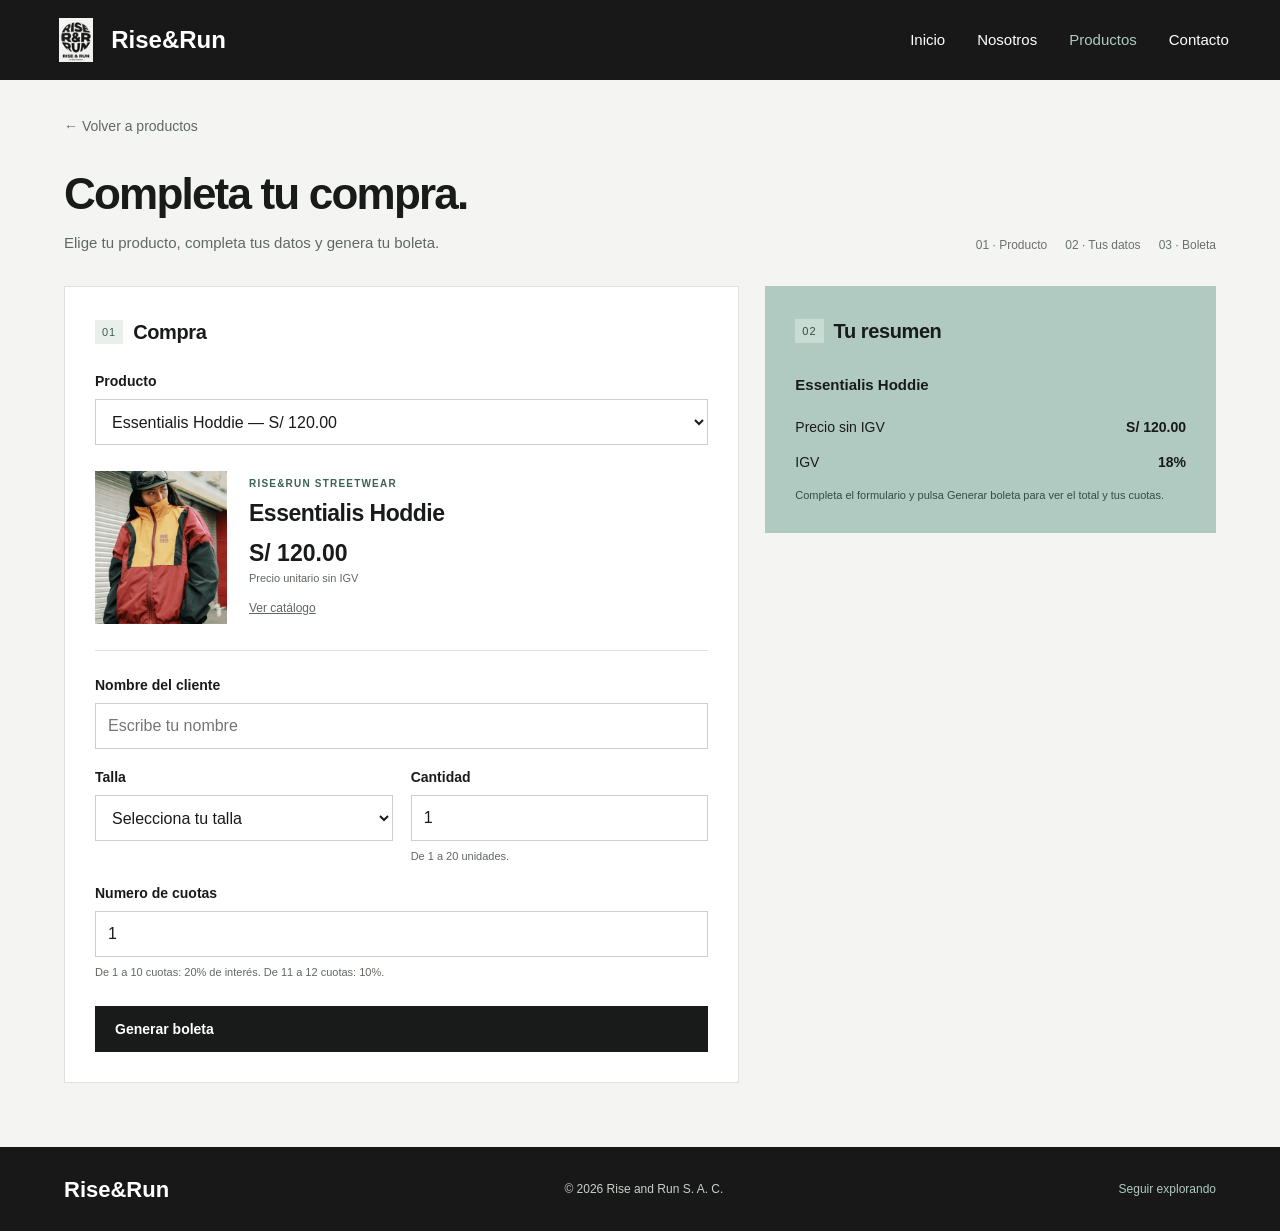
==== compra.html @ bd770ec0 "Add files via upload" ====
<!DOCTYPE html>
<html lang="es">
    <head>
        <meta charset="UTF-8">
        <meta name="viewport" content="width=device-width, initial-scale=1.0">
        <title>Compra | Rise&Run</title>
        <link rel="stylesheet" href="css/compra.css">
    </head>

    <body>
        <header class="cabecera-compra">
            <a class="marca" href="index.html">
                <img src="img/RnR_logomini.jpg" alt="Logo Rise and Run">
                <span>Rise&Run</span>
            </a>

            <nav class="menu-compra">
                <a href="index.html">Inicio</a>
                <a href="nosotros.html">Nosotros</a>
                <a class="activo" href="productos.html">Productos</a>
                <a href="contacto.html">Contacto</a>
            </nav>
        </header>

        <main class="pagina-compra">
            <a class="volver" href="productos.html">← Volver a productos</a>

            <div class="titulo-compra">
                <div>
                    <h1>Completa tu compra.</h1>
                    <p>Elige tu producto, completa tus datos y genera tu boleta.</p>
                </div>

                <div class="pasos">
                    <span>01 · Producto</span>
                    <span>02 · Tus datos</span>
                    <span>03 · Boleta</span>
                </div>
            </div>

            <div class="columnas-compra">
                <section class="tarjeta">
                    <div class="encabezado-tarjeta">
                        <span class="numero-seccion">01</span>
                        <h2>Compra</h2>
                    </div>

                    <!-- El onsubmit evita que la pagina se recarge al enviar un formulario
                    y el oninput hace de que cuando se cambie un dato del formulario
                    se oculte la boleta con la funcion ocultar boleta-->

                    <form id="formulario-compra" onsubmit="generarBoleta(); return false;" oninput="ocultarBoleta();">
                        <div class="campo campo-producto">
                            <label for="producto">Producto</label>

                            <!-- onchange activa elegirproducto -->
                            <select id="producto" name="producto" onchange="elegirProducto();" required>
                                <option value="1">Essentialis Hoddie — S/ 120.00</option>
                                <option value="2">Eaquale Set — S/ 140.00</option>
                                <option value="3">Otium Set — S/ 85.00</option>
                                <option value="4">Impetus Sneakers — S/ 95.00</option>
                                <option value="5">Vestigium — S/ 110.00</option>
                                <option value="6">Velox Sneakers — S/ 80.00</option>
                                <option value="7">Radicalis Tee — S/ 55.00</option>
                                <option value="8">Primalis Tee — S/ 50.00</option>
                                <option value="9">Classicus Tee — S/ 45.00</option>
                            </select>
                        </div>

                        <div class="producto-elegido">
                            <img id="producto-imagen" src="img/hoddie1.jpg" alt="Essentialis Hoddie">
                            
                            <div>
                                <p class="sobretitulo">RISE&RUN STREETWEAR</p>
                                <h3 id="producto-nombre">Essentialis Hoddie</h3>
                                <p id="producto-precio" class="precio-producto">S/ 120.00</p>
                                <p class="precio-nota">Precio unitario sin IGV</p>
                                <a class="enlace-texto" href="productos.html">Ver catálogo</a>
                            </div>

                        </div>

                        <div class="campo">
                            <label for="cliente">Nombre del cliente</label>

                            <input type="text" id="cliente" name="cliente" placeholder="Escribe tu nombre" required>
                        </div>

                        <div class="campos-dobles">
                            <div class="campo">
                                <label for="talla">Talla</label>

                                <select id="talla" name="talla" required>
                                    <option value="">Selecciona una talla</option>
                                </select>
                            </div>

                            <div class="campo">
                                <label for="cantidad">Cantidad</label>
                                <input type="number" id="cantidad" name="cantidad" min="1" max="20" value="1" required>
                                <small>De 1 a 20 unidades.</small>
                            </div>
                        </div>

                        <div class="campo campo-cuotas">
                            <label for="cuotas">Numero de cuotas</label>
                            <input type="number" id="cuotas" name="cuotas" min="1" max="12" value="1" required>
                            <small id="ayuda-cuotas">De 1 a 10 cuotas: 20% de interés. De 11 a 12 cuotas: 10%.</small>
                        </div>

                        <button type="submit" class="boton boton-principal boton-ancho">Generar boleta</button>
                        
                        <p id="mensaje-exito" class="mensaje-exito" style="display: none;" role="status">Boleta generada. <a href="#boleta">Ver detalle y cuotas</a></p>
                    </form>
                </section>





                <div class="resumen">
                    <div class="encabezado-tarjeta">
                        <span class="numero-seccion">02</span>

                        <h2>Tu resumen</h2>
                    </div>

                    <p id="resumen-producto" class="resumen-producto">Essentialis Hoddie</p>

                    <div id="resumen-inicial">
                        <div class="linea-resumen">
                            <span>Precio sin IGV</span>
                            <strong id="resumen-precio">S/ 120.00</strong>
                        </div>
                        
                        <div class="linea-resumen">
                            <span>IGV</span>
                            <strong>18%</strong>
                        </div>
                        
                        <p class="nota-resumen">Completa el formulario y pulsa Generar boleta para ver el total y tus cuotas.</p>
                    </div>
                    <!-- El "style = none" hace que este ocultto hasta generar la boleta -->
                    <div id="resumen-calculado" style="display: none;">
                        <div class="linea-resumen">
                            <span>Subtotal</span>
                            <strong id="resumen-subtotal"></strong>
                        </div>
                        
                        <div class="linea-resumen">
                            <span>IGV (18%)</span>
                            <strong id="resumen-igv"></strong>
                        </div>
                        
                        <div class="linea-resumen">
                            <span id="resumen-tasa">Interés</span>
                            <strong id="resumen-interes"></strong>
                        </div>
                        
                        <div class="total-resumen">
                            <span>Total a pagar</span>
                            <strong id="resumen-total"></strong>
                        </div>
                        
                        <div class="linea-cuota">
                            <span>Cuota mensual regular</span>
                            <strong id="resumen-cuota"></strong>
                        </div>
                        
                        <p class="nota-resumen">La última cuota se ajusta por redondeo cuando hace falta.</p>
                    </div>
                </div>
            </div>




 
            <section id="boleta" class="boleta" style="display: none;">
                <div class="boleta-encabezado">
                    <div>
                        <p class="sobretitulo">RISE&RUN STREETWEAR</p>
                        <h2>Tu boleta está lista.</h2>
                    </div>
                </div>

                <div class="boleta-cliente">
                    <div>
                        <p>Cliente</p>
                        <strong id="boleta-cliente"></strong>
                    </div>

                    <div>
                        <p>Plan de pago</p>
                        <strong id="boleta-plan"></strong>
                    </div>
                </div>

                <div class="detalle-producto">
                    <div>
                        <p>Producto</p>
                        <strong id="boleta-producto"></strong>
                    </div>

                    <div>
                        <p>Talla</p>
                        <strong id="boleta-talla"></strong>
                    </div>

                    <div>
                        <p>Cantidad</p>
                        <strong id="boleta-cantidad"></strong>
                    </div>

                    <div>
                        <p>Precio sin IGV</p>
                        <strong id="boleta-precio"></strong>
                    </div>
                </div>

                <div class="detalle-importes">
                    <div class="linea-resumen">
                        <span>Subtotal</span>
                        <strong id="boleta-subtotal"></strong>
                    </div>

                    <div class="linea-resumen">
                        <span>IGV (18%)</span>
                        <strong id="boleta-igv"></strong>
                    </div>

                    <div class="linea-resumen">
                        <span id="boleta-tasa">Interés</span>
                        <strong id="boleta-interes"></strong>
                    </div>

                    <div class="boleta-total">
                        <span>Deuda total</span>
                        <strong id="boleta-total"></strong>
                    </div>
                </div>

                <div class="estado-cuenta">
                    <h3>Estado de cuenta</h3>
                    <p class="nota-estado">Detalle de las cuotas de tu compra.</p>
                    <div id="lista-cuotas" class="lista-cuotas"></div>
                    <p class="nota-estado">La última cuota incluye el ajuste de centavos cuando es necesario.</p>
                </div>

                <!-- onclick oculta la boleta y te manda al formulario 
                 (no resetea los datos puestos en el formulario) -->
                <div class="boleta-pie">
                    <p>Gracias por elegir Rise&Run.</p>
                    <a id="editar-datos" class="boton boton-principal" href="#formulario-compra" onclick="ocultarBoleta();">Editar datos</a>
                </div>
            </section>
        </main>





        <footer class="pie-compra">
            <span class="marca-pie">Rise&Run</span>
            <p>© 2026 Rise and Run S. A. C.</p>
            <a href="productos.html">Seguir explorando</a>
        </footer>





        <script>
            /* Datos fijos */
            let pro, pre, imagen, tipo;
            /* Function reune instrucciones que luego se pueden ejecutar sin escribir todo de nuevo */
            /* value sirve para leer o cambiar el texto que esta en un formulario */
            /* getElementById busca un elemento por su id */
            /*  
                pro = nombre del producto
                pre = precio
                imagen = nombre del archivo de imagen
                tipo = si es ropa o calzado 
            */
            function elegirProducto() {
                let opcion = document.getElementById("producto").value;

                /* Dependiendo de la opcion elegida en el formulario te devuelve un 
                producto; precio; imagen; tipo (porque cada uno esta asignado por un value)*/

                if (opcion == 1) {
                    pro = "Essentialis Hoddie"; pre = 120; imagen = "hoddie1.jpg"; tipo = "ropa";
                } else if (opcion == 2) {
                    pro = "Eaquale Set"; pre = 140; imagen = "buzo5.jpg"; tipo = "ropa";
                } else if (opcion == 3) {
                    pro = "Otium Set"; pre = 85; imagen = "buzo6.jpg"; tipo = "ropa";
                } else if (opcion == 4) {
                    pro = "Impetus Sneakers"; pre = 95; imagen = "zombie5.jpg"; tipo = "calzado";
                } else if (opcion == 5) {
                    pro = "Vestigium"; pre = 110; imagen = "zombie4.jpg"; tipo = "calzado";
                } else if (opcion == 6) {
                    pro = "Velox Sneakers"; pre = 80; imagen = "zombie10.jpg"; tipo = "calzado";
                } else if (opcion == 7) {
                    pro = "Radicalis Tee"; pre = 55; imagen = "polo3.jpg"; tipo = "ropa";
                } else if (opcion == 8) {
                    pro = "Primalis Tee"; pre = 50; imagen = "polo5.jpg"; tipo = "ropa";
                } else if (opcion == 9) {
                    pro = "Classicus Tee"; pre = 45; imagen = "polo7.jpg"; tipo = "ropa";
                }
                
                /* textContent escribe texto en una parte de la página
                   src cambia la imagen 
                   alt cambia la descripción del img */

                /* tofixed sirve sirve para poner cierta cantidad de decimales (en este caso 2) */

                document.getElementById("producto-nombre").textContent = pro;
                document.getElementById("producto-precio").textContent = "S/ " + pre.toFixed(2);
                document.getElementById("producto-imagen").src = "img/" + imagen;
                document.getElementById("producto-imagen").alt = pro;
                document.getElementById("resumen-producto").textContent = pro;
                document.getElementById("resumen-precio").textContent = "S/ " + pre.toFixed(2);

                let opciones = "<option value=''>Selecciona tu talla</option>";

                /* Cadena de opciones para las tallas */
                if (tipo == "ropa") {
                    opciones = opciones + "<option value='S'>S</option>";
                    opciones = opciones + "<option value='M'>M</option>";
                    opciones = opciones + "<option value='L'>L</option>";
                    opciones = opciones + "<option value='XL'>XL</option>";
                } else {
                    for (let t = 36; t <= 43; t++) {
                        /* Las comillas simples se juntan en el resultado final */
                        opciones = opciones + "<option value='" + t + "'>" + t + "</option>";
                    }
                }
            
                /*innerHTML coloca las etiquetas de las opciones en la lista. */
                document.getElementById("talla").innerHTML = opciones;
                ocultarBoleta();
            }



            

            function ocultarBoleta() {
                /* style.display cambia el display de CSS
                   none oculta la sección y  block la muestra */
                document.getElementById("boleta").style.display = "none";
                document.getElementById("resumen-calculado").style.display = "none";
                document.getElementById("mensaje-exito").style.display = "none";
                document.getElementById("resumen-inicial").style.display = "block";
            }





            function generarBoleta() {
                ocultarBoleta(); /* Limpia un resultado anterior */

                /* lee el formulario */
                let cli = document.getElementById("cliente").value;
                let talla = document.getElementById("talla").value;
                let can = Number(document.getElementById("cantidad").value);
                let cuotas = Number(document.getElementById("cuotas").value);

                /* comprobaciones con if y for.
                   return termina la función si hay un dato incorrecto y regresa a su estado incial */
                
                   if (cli == "") {
                    alert("Escribe un nombre");
                    return;
                }

                if (talla == "") {
                    alert("Selecciona una talla");
                    return;
                }
                
                /* cantidad_valida y coutas_validas usadas para determinar si es valido o no */

                let cantidad_valida = 0;

                for (let n = 1; n <= 20; n++) {
                    if (can == n) 
                    { 
                        cantidad_valida = 1; 
                    }
                }

                if (cantidad_valida == 0) {
                    alert("La cantidad debe ser entre 1 y 20");
                    return;
                }

                let cuotas_validas = 0;

                for (let n = 1; n <= 12; n++) {
                    if (cuotas == n) { cuotas_validas = 1; }
                }

                if (cuotas_validas == 0) {
                    alert("El número de cuotas debe ser entre 1 a 12");
                    return;
                }

                /* Calculos */

                let subtotal = pre * can;
                let igv = subtotal * 0.18;
                let interes, porcentaje;

                if (cuotas <= 10) {
                    interes = subtotal * 0.20;
                    porcentaje = 20;
                } else {
                    interes = subtotal * 0.10;
                    porcentaje = 10;
                }

                let neto = subtotal + igv + interes;
                let cuota_mes = neto / cuotas;

                /* Para redondear la cuato, primero poniendo solo 2 decimales (usando number porque tofixed devuelve texto), 
                luego con el "cuotas - 1" se separa la ultima cuota para que la suma final sea el numero redondo */

                let ultima_cuota = neto - Number(cuota_mes.toFixed(2)) * (cuotas - 1);

                /* se completan los espacios con textcontent y
                   no con document write porque la pagina ya esta cargada
                   podria generar errores como que se borre el contenido de la pagina al remplaazarlo*/

                document.getElementById("resumen-subtotal").textContent = "S/ " + subtotal.toFixed(2);
                document.getElementById("resumen-igv").textContent = "S/ " + igv.toFixed(2);
                document.getElementById("resumen-tasa").textContent = "Interés (" + porcentaje + "%)";
                document.getElementById("resumen-interes").textContent = "S/ " + interes.toFixed(2);
                document.getElementById("resumen-total").textContent = "S/ " + neto.toFixed(2);
                document.getElementById("resumen-cuota").textContent = "S/ " + cuota_mes.toFixed(2);

                document.getElementById("boleta-cliente").textContent = cli;
                document.getElementById("boleta-plan").textContent = cuotas + " cuotas";
                document.getElementById("boleta-producto").textContent = pro;
                document.getElementById("boleta-talla").textContent = talla;
                document.getElementById("boleta-cantidad").textContent = can;
                document.getElementById("boleta-precio").textContent = "S/ " + pre.toFixed(2);
                document.getElementById("boleta-subtotal").textContent = "S/ " + subtotal.toFixed(2);
                document.getElementById("boleta-igv").textContent = "S/ " + igv.toFixed(2);
                document.getElementById("boleta-tasa").textContent = "Interés (" + porcentaje + "%)";
                document.getElementById("boleta-interes").textContent = "S/ " + interes.toFixed(2);
                document.getElementById("boleta-total").textContent = "S/ " + neto.toFixed(2);

                /* el for repite el codigo por cada cuota cada repeticion se guarda como una nueva fila 
                y solo la repeticion final se guardara como ultima_cuota (esto para el redondeo)*/

                let filas = "";

                for (let a = 1; a <= cuotas; a++) 
                {
                    let monto;

                    if (a == cuotas) 
                    { 
                        monto = ultima_cuota;
                    }

                    else 
                    { 
                        monto = cuota_mes; 
                    }

                    /* Cada repeticion crea una cadena con un numero de cuota nuevo */

                    filas = filas + "<div class='cuota-item'><span>Cuota N.º " + a + "</span><strong>S/ " + monto.toFixed(2) + "</strong></div>";
                }

                /* innerHTML permite poner contenido html (como el de la fila 476 con el "filas = filas)"
                dentro de un elemento, en este caso "lista-cuotas" */
                /* styledisplay block hace visible "boleta", "mensaje-directo" y "resumen-calculado" */
                /* styledisplay none hace que resumen-inicial desaparesca */
                document.getElementById("lista-cuotas").innerHTML = filas;
                document.getElementById("boleta").style.display = "block";
                document.getElementById("resumen-calculado").style.display = "block";
                document.getElementById("mensaje-exito").style.display = "block";
                document.getElementById("resumen-inicial").style.display = "none";
            }

            /* Llamada inicial: prepara el primer producto y sus tallas. */
            elegirProducto();
        </script>
    </body>
</html>
---- css/compra.css ----
* {
    margin: 0;
    padding: 0;
    box-sizing: border-box;
}
body {
    background-color: #f4f5f2;
    color: #181b19;
    font-family: 'Segoe UI', Tahoma, Geneva, Verdana, sans-serif;
    line-height: 1.5;
}
a {
    color: #181b19;
}
/* Cabecera */
.cabecera-compra {
    min-height: 80px;
    background-color: #181818;
    color: #fff;
    padding: 16px 4%;
    display: flex;
    align-items: center;
    justify-content: space-between;
    gap: 24px;
}
.marca {
    display: flex;
    align-items: center;
    gap: 10px;
    color: #fff;
    text-decoration: none;
    font-size: 24px;
    font-weight: 700;
}
.marca img {
    width: 50px;
    height: 44px;
    object-fit: contain;
}
.menu-compra {
    display: flex;
    flex-wrap: wrap;
    justify-content: center;
    gap: 32px;
}
.menu-compra a {
    text-decoration: none;
    font-size: 15px;
    color: #fff;
    padding: 8px 0;
}
.menu-compra a:hover, .menu-compra .activo {
    color: #b0cac1;
}
.etiqueta-demo {
    color: #b0cac1;
    border: 1px solid #56665e;
    padding: 6px 12px;
    font-size: 12px;
    /* border-radius: 4px; */
}
/* Título y distribución principal */
.pagina-compra {
    width: 90%;
    max-width: 1160px;
    margin: 0 auto;
    padding: 30px 0 64px;
}
.volver {
    display: inline-block;
    text-decoration: none;
    font-size: 14px;
    color: #606862;
    padding: 6px 0;
}
.volver:hover, .enlace-texto:hover {
    color: #3c6254;
    text-decoration: underline;
}
.titulo-compra {
    display: flex;
    align-items: flex-end;
    justify-content: space-between;
    gap: 24px;
    margin: 26px 0 32px;
}
.sobretitulo {
    font-size: 11px;
    font-weight: 700;
    letter-spacing: 1.7px;
    color: #3c6254;
    margin-bottom: 8px;
}
h1 {
    font-size: 44px;
    letter-spacing: -1.8px;
    line-height: 1.15;
    margin-bottom: 12px;
}
h1 span {
    color: #6b9483;
}
.titulo-compra p {
    color: #606862;
    font-size: 15px;
}
.titulo-compra .sobretitulo {
    font-size: 11px;
    color: #3c6254;
}
.pasos {
    display: flex;
    flex-wrap: wrap;
    gap: 18px;
    font-size: 12px;
    color: #69716c;
}
.pasos strong {
    color: #181b19;
}
.columnas-compra {
    display: flex;
    align-items: flex-start;
    justify-content: space-between;
    gap: 26px;
}
.tarjeta {
    width: 60%;
    background-color: #fff;
    border: 1px solid #dce2dc;
    /* border-radius: 10px; */
    padding: 30px;
}
.resumen {
    width: 40%;
    padding: 30px;
    background-color: #b0cac1;
    /* border-radius: 10px; */
}
.encabezado-tarjeta {
    display: flex;
    align-items: center;
    gap: 10px;
}
.numero-seccion {
    font-size: 11px;
    letter-spacing: 1px;
    color: #3c6254;
    padding: 4px 7px;
    background-color: #e9f0eb;
    /* border-radius: 4px; */
}
.encabezado-tarjeta h2 {
    font-size: 20px;
    letter-spacing: -.4px;
}
/* Producto y datos ingresados */
.producto-elegido {
    display: flex;
    gap: 22px;
    align-items: center;
    padding: 26px 0;
    border-bottom: 1px solid #dce2dc;
    margin-bottom: 24px;
}
.producto-elegido img {
    width: 132px;
    height: 153px;
    object-fit: cover;
    /* border-radius: 6px; */
}
.producto-elegido h3 {
    font-size: 23px;
    line-height: 1.25;
    letter-spacing: -.5px;
}
.producto-elegido .sobretitulo {
    font-size: 10px;
    letter-spacing: 1.2px;
}
.precio-producto {
    font-size: 23px;
    font-weight: 600;
    margin: 8px 0 0;
}
.precio-nota {
    font-size: 11px;
    color: #606862;
    margin: 0 0 8px;
}
.enlace-texto {
    font-size: 12px;
    color: #606862;
}
.boton {
    min-height: 46px;
    padding: 12px 20px;
    /* border-radius: 5px; */
    font-size: 14px;
    font-weight: 600;
    text-decoration: none;
    display: inline-flex;
    justify-content: center;
    align-items: center;
    gap: 16px;
}
.boton-principal {
    background-color: #181b19;
    color: #fff;
}
.boton-principal:hover {
    background-color: #345647;
}
.boton-ancho {
    width: 100%;
    margin-top: 26px;
    justify-content: space-between;
}
.nota-formulario {
    font-size: 11px;
    color: #606862;
    text-align: center;
    margin-top: 12px;
}
/* Campos del formulario: mismo estilo que las tarjetas de datos. */
input, select, button {
    font-family: inherit;
}
.campo {
    display: flex;
    flex-direction: column;
    gap: 7px;
    min-width: 0;
}
.campo label {
    font-size: 14px;
    font-weight: 600;
}
.campo input, .campo select {
    width: 100%;
    min-height: 46px;
    border: 1px solid #c9d1ca;
    /* border-radius: 5px; */
    padding: 11px 12px;
    background-color: #fff;
    color: #181b19;
    font-size: 16px;
}
.campo small {
    color: #606862;
    font-size: 11px;
}
.campo-producto {
    margin-top: 24px;
}
.campos-dobles {
    display: flex;
    flex-wrap: wrap;
    gap: 18px;
    margin-top: 18px;
}
.campos-dobles .campo {
    flex: 1;
    min-width: 120px;
}
.campo-cuotas {
    margin-top: 18px;
}
button.boton {
    border: 0;
    cursor: pointer;
}
.mensaje-exito {
    background-color: #eaf1ed;
    color: #315441;
    /* border-radius: 5px; */
    padding: 12px;
    font-size: 13px;
    margin-top: 16px;
}
.mensaje-exito a {
    color: #315441;
    font-weight: 600;
}
#formulario-compra, #boleta {
    scroll-margin-top: 20px;
}
/* Resumen de importes */
.resumen .numero-seccion {
    color: #334c40;
    background-color: #c9dcd3;
}
.resumen-producto {
    font-size: 15px;
    font-weight: 600;
    margin: 28px 0 20px;
}
.linea-resumen {
    display: flex;
    justify-content: space-between;
    flex-wrap: wrap;
    gap: 10px;
    margin-bottom: 14px;
    font-size: 14px;
}
.linea-resumen strong {
    font-weight: 600;
}
.total-resumen {
    border-top: 1px solid #819f90;
    padding-top: 20px;
    display: flex;
    justify-content: space-between;
    align-items: center;
    flex-wrap: wrap;
    gap: 8px;
    margin-top: 24px;
}
.total-resumen span {
    font-size: 15px;
}
.total-resumen strong {
    font-size: 36px;
    font-weight: 600;
    letter-spacing: -1.2px;
}
.linea-cuota {
    display: flex;
    flex-wrap: wrap;
    justify-content: space-between;
    gap: 8px;
    margin-top: 18px;
    font-size: 13px;
}
.nota-resumen {
    font-size: 11px;
    color: #344c40;
    margin-top: 8px;
}
.sello-resumen {
    display: flex;
    gap: 16px;
    align-items: center;
    border-top: 1px solid #90aa9d;
    margin-top: 26px;
    padding-top: 22px;
}
.sello-r {
    font-size: 27px;
    font-weight: 800;
    font-style: italic;
    letter-spacing: -2px;
}
.sello-resumen p {
    font-size: 12px;
    color: #344c40;
}
/* Boleta y estado de cuenta */
.boleta {
    margin-top: 32px;
    border: 1px solid #dce2dc;
    /* border-top: 5px solid #3c6254; */
    /* border-radius: 8px; */
    background-color: #fff;
    padding: 34px;
}
.boleta-encabezado {
    display: flex;
    justify-content: space-between;
    align-items: center;
    gap: 16px;
}
.boleta h2 {
    font-size: 29px;
    letter-spacing: -1px;
}
.etiqueta-boleta {
    font-size: 10px;
    letter-spacing: 1px;
    padding: 7px 10px;
    background-color: #eaf1ed;
    color: #365747;
    /* border-radius: 4px; */
}
.boleta-cliente {
    display: flex;
    flex-wrap: wrap;
    justify-content: space-between;
    gap: 24px;
    margin: 26px 0;
    padding: 22px 0;
    border-top: 1px solid #e3e8e3;
    border-bottom: 1px solid #e3e8e3;
}
.boleta-cliente div {
    max-width: 100%;
    overflow-wrap: anywhere;
}
.boleta-cliente p, .detalle-producto p {
    font-size: 12px;
    color: #606862;
    margin-bottom: 6px;
}
.boleta-cliente strong, .detalle-producto strong {
    font-size: 14px;
    font-weight: 600;
}
.detalle-producto {
    display: flex;
    flex-wrap: wrap;
    justify-content: space-between;
    gap: 20px;
}
.detalle-importes {
    width: 50%;
    margin: 28px 0 0 auto;
    padding-top: 20px;
    border-top: 1px solid #dce2dc;
}
.boleta-total {
    display: flex;
    justify-content: space-between;
    align-items: center;
    flex-wrap: wrap;
    gap: 12px;
    padding-top: 16px;
    border-top: 1px solid #dce2dc;
}
.boleta-total strong {
    font-size: 30px;
    letter-spacing: -1px;
}
.estado-cuenta {
    margin-top: 26px;
    padding-top: 24px;
    border-top: 1px solid #dce2dc;
}
.estado-cuenta h3 {
    font-size: 20px;
}
.nota-estado {
    font-size: 12px;
    color: #606862;
    margin-top: 8px;
}
.lista-cuotas {
    display: flex;
    flex-wrap: wrap;
    justify-content: space-between;
    gap: 12px;
    margin: 18px 0;
}
.cuota-item {
    width: 48%;
    display: flex;
    justify-content: space-between;
    gap: 10px;
    padding: 11px 14px;
    /* border-radius: 4px; */
    background-color: #f2f5f1;
    font-size: 13px;
}
.cuota-item strong {
    font-weight: 600;
}
.boleta-pie {
    display: flex;
    flex-wrap: wrap;
    justify-content: space-between;
    align-items: center;
    gap: 20px;
    margin-top: 30px;
}
.boleta-pie p {
    font-size: 13px;
}
.boleta-pie p span {
    font-size: 11px;
    color: #606862;
}
.redes-sociales {
    display: flex;
    align-items: center;
}
/* Pie de página */
.pie-compra {
    background-color: #181818;
    color: #c9d0ca;
    display: flex;
    justify-content: space-between;
    align-items: center;
    flex-wrap: wrap;
    gap: 18px;
    padding: 25px 5%;
    font-size: 12px;
}
.marca-pie {
    color: #fff;
    font-size: 22px;
    font-weight: 700;
}
.pie-compra a {
    text-decoration: none;
    color: #b0cac1;
    padding: 8px 0;
}
/* Adaptación a tablet y celular, como en los CSS del proyecto. */
@media (max-width: 980px) {
    .etiqueta-demo {
        display: none;
    }
    .titulo-compra {
        flex-direction: column;
        align-items: flex-start;
    }
    .tarjeta, .resumen {
        padding: 24px;
    }
    .producto-elegido img {
        width: 110px;
        height: 135px;
    }
    .producto-elegido {
        gap: 16px;
    }
    .producto-elegido h3 {
        font-size: 20px;
    }
    .total-resumen strong {
        font-size: 30px;
    }
}
@media (max-width: 720px) {
    .cabecera-compra {
        flex-direction: column;
        gap: 8px;
        padding: 14px 5%;
    }
    .marca {
        font-size: 22px;
    }
    .marca img {
        height: 35px;
        width: 40px;
    }
    .menu-compra {
        gap: 22px;
    }
    .menu-compra a {
        font-size: 13px;
    }
    .pagina-compra {
        padding: 22px 0 40px;
    }
    .titulo-compra {
        margin: 22px 0 26px;
        gap: 20px;
    }
    h1 {
        font-size: 32px;
    }
    .titulo-compra p {
        font-size: 14px;
    }
    .columnas-compra {
        flex-direction: column;
        gap: 20px;
    }
    .tarjeta, .resumen {
        width: 100%;
        padding: 22px;
    }
    .boleta {
        padding: 22px;
    }
    .boleta-encabezado {
        align-items: flex-start;
        flex-direction: column;
    }
    .boleta h2 {
        font-size: 25px;
    }
    .boleta-cliente {
        flex-direction: column;
        gap: 15px;
    }
    .detalle-producto div {
        width: 44%;
    }
    .detalle-importes {
        width: 100%;
    }
    .cuota-item {
        width: 100%;
    }
    .pie-compra {
        flex-direction: column;
        gap: 8px;
    }
}
@media (max-width: 370px) {
    .producto-elegido img {
        width: 86px;
        height: 116px;
    }
    .producto-elegido h3 {
        font-size: 18px;
    }
    .pasos {
        gap: 10px;
        font-size: 11px;
    }
    .boleta {
        padding: 16px;
    }
}
/* Puedes imprimir desde el menú del navegador o con Ctrl+P. */
@media print {
    body {
        background-color: #fff;
        color: #000;
    }
    .cabecera-compra, .volver, .titulo-compra, .columnas-compra, .pie-compra, .boleta-pie .boton {
        display: none;
    }
    .pagina-compra {
        width: 100%;
        padding: 0;
    }
    .boleta {
        padding: 20px;
        margin: 0;
    }
    .boleta-encabezado {
        flex-direction: row;
    }
    .boleta-cliente {
        flex-direction: row;
    }
    .detalle-producto div {
        width: auto;
    }
    .detalle-importes {
        width: 50%;
        margin-top: 18px;
    }
    .cuota-item {
        width: 48%;
    }
}
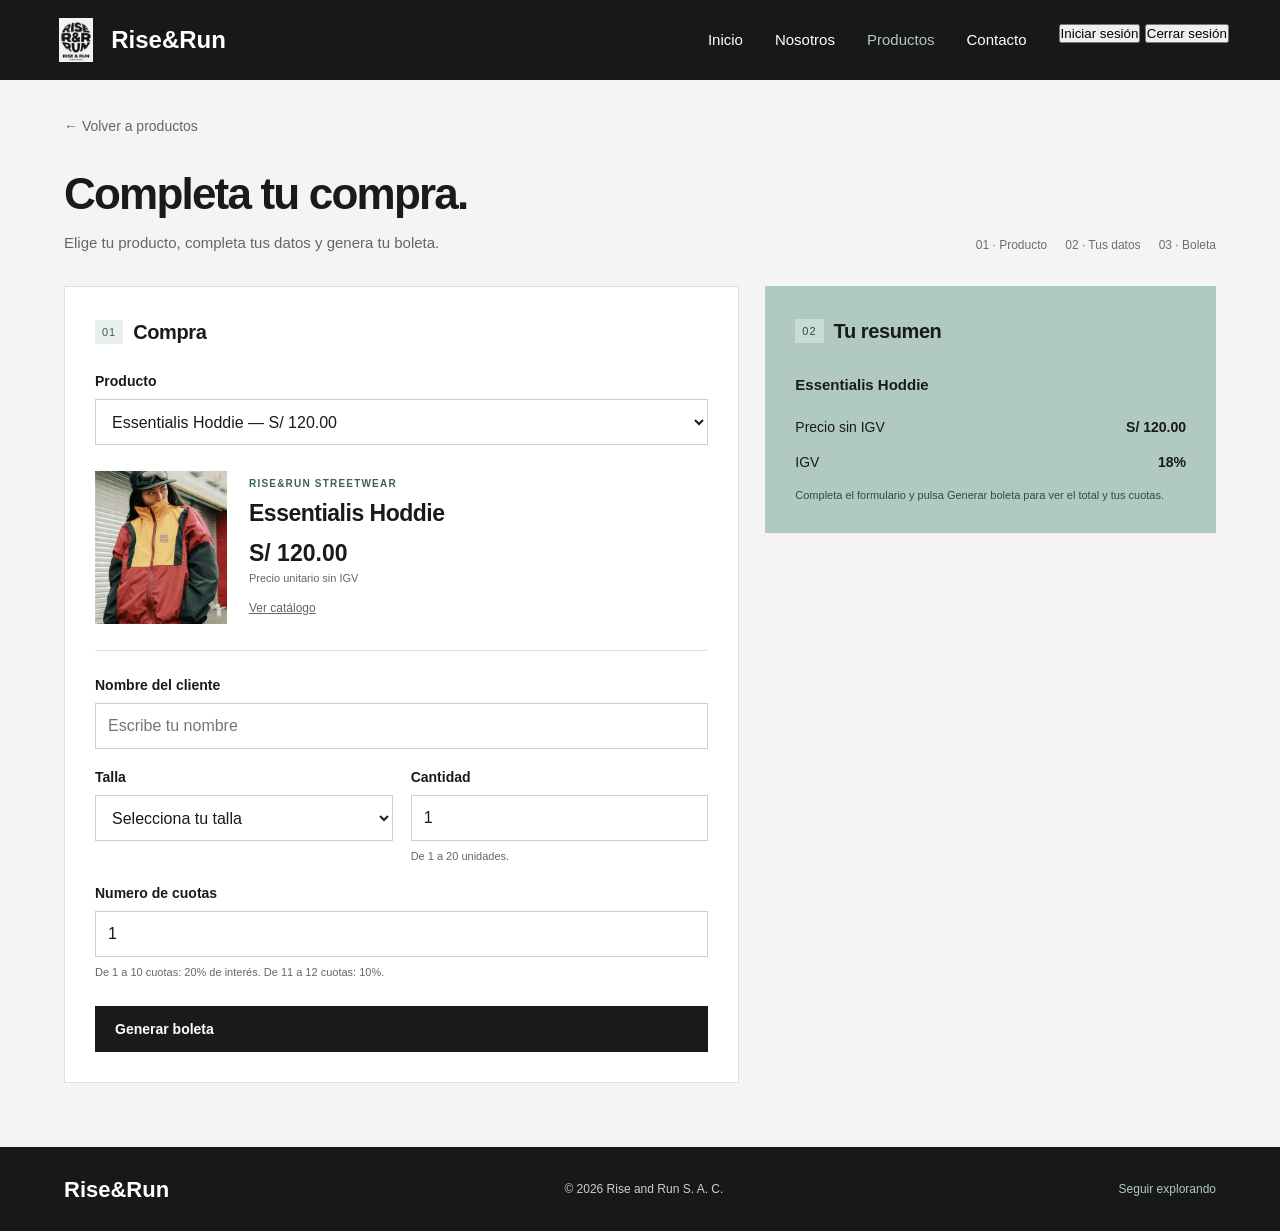
==== commit 5db34285: "Add files via upload" ====
--- a/compra.html
+++ b/compra.html
@@ -1,10 +1,11 @@
-<!DOCTYPE html>
+<!DOCTYPE html> 
 <html lang="es">
     <head>
         <meta charset="UTF-8">
         <meta name="viewport" content="width=device-width, initial-scale=1.0">
         <title>Compra | Rise&Run</title>
         <link rel="stylesheet" href="css/compra.css">
+        <link rel="stylesheet" href="css/login.css">
     </head>
 
     <body>
@@ -19,8 +20,37 @@
                 <a href="nosotros.html">Nosotros</a>
                 <a class="activo" href="productos.html">Productos</a>
                 <a href="contacto.html">Contacto</a>
+                <div class="login-cuenta">
+                    <span id="estado-login" role="status"></span>
+                    <button type="button" id="boton-login" class="login-boton" onclick="abrirLogin();">Iniciar sesión</button>
+                    <button type="button" id="boton-salir" class="login-boton login-salir" onclick="cerrarSesion();">Cerrar sesión</button>
+                </div>
             </nav>
         </header>
+
+        <!-- LOGIN: ventana flotante compartida por todas las páginas. -->
+        <!-- dialog se abre con showModal(), se cierra con close() y también con Escape. -->
+        <dialog id="ventana-login" class="login-ventana" aria-labelledby="titulo-login" onclose="document.getElementById('formulario-login').reset();">
+            <button type="button" class="login-cerrar" onclick="cerrarLogin();" aria-label="Cerrar ventana de inicio de sesión">&times;</button>
+
+            <p class="login-marca">RISE&RUN STREETWEAR</p>
+            <h2 id="titulo-login">Iniciar sesión</h2>
+            <p class="login-descripcion">Ingresa tus datos para continuar.</p>
+
+            <!-- return false evita recargar la página al enviar el formulario. -->
+            <form id="formulario-login" onsubmit="iniciarSesion(); return false;">
+                <label for="login-usuario">Usuario</label>
+                <input type="text" id="login-usuario" name="usuario" placeholder="Escribe tu usuario" autocomplete="username" required autofocus>
+
+                <label for="login-clave">Contraseña</label>
+                <input type="password" id="login-clave" name="clave" placeholder="Escribe tu contraseña" autocomplete="current-password" required>
+
+                <p id="mensaje-login" class="login-mensaje" role="alert"></p>
+                <button type="submit" class="login-entrar">Entrar</button>
+            </form>
+
+            <p class="login-prueba">Cuenta de prueba: <strong>admin</strong> · Clave: <strong>1234</strong></p>
+        </dialog>
 
         <main class="pagina-compra">
             <a class="volver" href="productos.html">← Volver a productos</a>
@@ -114,10 +144,6 @@
                     </form>
                 </section>
 
-
-
-
-
                 <div class="resumen">
                     <div class="encabezado-tarjeta">
                         <span class="numero-seccion">02</span>
@@ -171,10 +197,6 @@
                     </div>
                 </div>
             </div>
-
-
-
-
  
             <section id="boleta" class="boleta" style="display: none;">
                 <div class="boleta-encabezado">
@@ -256,239 +278,13 @@
             </section>
         </main>
 
-
-
-
-
         <footer class="pie-compra">
             <span class="marca-pie">Rise&Run</span>
             <p>© 2026 Rise and Run S. A. C.</p>
             <a href="productos.html">Seguir explorando</a>
         </footer>
 
-
-
-
-
-        <script>
-            /* Datos fijos */
-            let pro, pre, imagen, tipo;
-            /* Function reune instrucciones que luego se pueden ejecutar sin escribir todo de nuevo */
-            /* value sirve para leer o cambiar el texto que esta en un formulario */
-            /* getElementById busca un elemento por su id */
-            /*  
-                pro = nombre del producto
-                pre = precio
-                imagen = nombre del archivo de imagen
-                tipo = si es ropa o calzado 
-            */
-            function elegirProducto() {
-                let opcion = document.getElementById("producto").value;
-
-                /* Dependiendo de la opcion elegida en el formulario te devuelve un 
-                producto; precio; imagen; tipo (porque cada uno esta asignado por un value)*/
-
-                if (opcion == 1) {
-                    pro = "Essentialis Hoddie"; pre = 120; imagen = "hoddie1.jpg"; tipo = "ropa";
-                } else if (opcion == 2) {
-                    pro = "Eaquale Set"; pre = 140; imagen = "buzo5.jpg"; tipo = "ropa";
-                } else if (opcion == 3) {
-                    pro = "Otium Set"; pre = 85; imagen = "buzo6.jpg"; tipo = "ropa";
-                } else if (opcion == 4) {
-                    pro = "Impetus Sneakers"; pre = 95; imagen = "zombie5.jpg"; tipo = "calzado";
-                } else if (opcion == 5) {
-                    pro = "Vestigium"; pre = 110; imagen = "zombie4.jpg"; tipo = "calzado";
-                } else if (opcion == 6) {
-                    pro = "Velox Sneakers"; pre = 80; imagen = "zombie10.jpg"; tipo = "calzado";
-                } else if (opcion == 7) {
-                    pro = "Radicalis Tee"; pre = 55; imagen = "polo3.jpg"; tipo = "ropa";
-                } else if (opcion == 8) {
-                    pro = "Primalis Tee"; pre = 50; imagen = "polo5.jpg"; tipo = "ropa";
-                } else if (opcion == 9) {
-                    pro = "Classicus Tee"; pre = 45; imagen = "polo7.jpg"; tipo = "ropa";
-                }
-                
-                /* textContent escribe texto en una parte de la página
-                   src cambia la imagen 
-                   alt cambia la descripción del img */
-
-                /* tofixed sirve sirve para poner cierta cantidad de decimales (en este caso 2) */
-
-                document.getElementById("producto-nombre").textContent = pro;
-                document.getElementById("producto-precio").textContent = "S/ " + pre.toFixed(2);
-                document.getElementById("producto-imagen").src = "img/" + imagen;
-                document.getElementById("producto-imagen").alt = pro;
-                document.getElementById("resumen-producto").textContent = pro;
-                document.getElementById("resumen-precio").textContent = "S/ " + pre.toFixed(2);
-
-                let opciones = "<option value=''>Selecciona tu talla</option>";
-
-                /* Cadena de opciones para las tallas */
-                if (tipo == "ropa") {
-                    opciones = opciones + "<option value='S'>S</option>";
-                    opciones = opciones + "<option value='M'>M</option>";
-                    opciones = opciones + "<option value='L'>L</option>";
-                    opciones = opciones + "<option value='XL'>XL</option>";
-                } else {
-                    for (let t = 36; t <= 43; t++) {
-                        /* Las comillas simples se juntan en el resultado final */
-                        opciones = opciones + "<option value='" + t + "'>" + t + "</option>";
-                    }
-                }
-            
-                /*innerHTML coloca las etiquetas de las opciones en la lista. */
-                document.getElementById("talla").innerHTML = opciones;
-                ocultarBoleta();
-            }
-
-
-
-            
-
-            function ocultarBoleta() {
-                /* style.display cambia el display de CSS
-                   none oculta la sección y  block la muestra */
-                document.getElementById("boleta").style.display = "none";
-                document.getElementById("resumen-calculado").style.display = "none";
-                document.getElementById("mensaje-exito").style.display = "none";
-                document.getElementById("resumen-inicial").style.display = "block";
-            }
-
-
-
-
-
-            function generarBoleta() {
-                ocultarBoleta(); /* Limpia un resultado anterior */
-
-                /* lee el formulario */
-                let cli = document.getElementById("cliente").value;
-                let talla = document.getElementById("talla").value;
-                let can = Number(document.getElementById("cantidad").value);
-                let cuotas = Number(document.getElementById("cuotas").value);
-
-                /* comprobaciones con if y for.
-                   return termina la función si hay un dato incorrecto y regresa a su estado incial */
-                
-                   if (cli == "") {
-                    alert("Escribe un nombre");
-                    return;
-                }
-
-                if (talla == "") {
-                    alert("Selecciona una talla");
-                    return;
-                }
-                
-                /* cantidad_valida y coutas_validas usadas para determinar si es valido o no */
-
-                let cantidad_valida = 0;
-
-                for (let n = 1; n <= 20; n++) {
-                    if (can == n) 
-                    { 
-                        cantidad_valida = 1; 
-                    }
-                }
-
-                if (cantidad_valida == 0) {
-                    alert("La cantidad debe ser entre 1 y 20");
-                    return;
-                }
-
-                let cuotas_validas = 0;
-
-                for (let n = 1; n <= 12; n++) {
-                    if (cuotas == n) { cuotas_validas = 1; }
-                }
-
-                if (cuotas_validas == 0) {
-                    alert("El número de cuotas debe ser entre 1 a 12");
-                    return;
-                }
-
-                /* Calculos */
-
-                let subtotal = pre * can;
-                let igv = subtotal * 0.18;
-                let interes, porcentaje;
-
-                if (cuotas <= 10) {
-                    interes = subtotal * 0.20;
-                    porcentaje = 20;
-                } else {
-                    interes = subtotal * 0.10;
-                    porcentaje = 10;
-                }
-
-                let neto = subtotal + igv + interes;
-                let cuota_mes = neto / cuotas;
-
-                /* Para redondear la cuato, primero poniendo solo 2 decimales (usando number porque tofixed devuelve texto), 
-                luego con el "cuotas - 1" se separa la ultima cuota para que la suma final sea el numero redondo */
-
-                let ultima_cuota = neto - Number(cuota_mes.toFixed(2)) * (cuotas - 1);
-
-                /* se completan los espacios con textcontent y
-                   no con document write porque la pagina ya esta cargada
-                   podria generar errores como que se borre el contenido de la pagina al remplaazarlo*/
-
-                document.getElementById("resumen-subtotal").textContent = "S/ " + subtotal.toFixed(2);
-                document.getElementById("resumen-igv").textContent = "S/ " + igv.toFixed(2);
-                document.getElementById("resumen-tasa").textContent = "Interés (" + porcentaje + "%)";
-                document.getElementById("resumen-interes").textContent = "S/ " + interes.toFixed(2);
-                document.getElementById("resumen-total").textContent = "S/ " + neto.toFixed(2);
-                document.getElementById("resumen-cuota").textContent = "S/ " + cuota_mes.toFixed(2);
-
-                document.getElementById("boleta-cliente").textContent = cli;
-                document.getElementById("boleta-plan").textContent = cuotas + " cuotas";
-                document.getElementById("boleta-producto").textContent = pro;
-                document.getElementById("boleta-talla").textContent = talla;
-                document.getElementById("boleta-cantidad").textContent = can;
-                document.getElementById("boleta-precio").textContent = "S/ " + pre.toFixed(2);
-                document.getElementById("boleta-subtotal").textContent = "S/ " + subtotal.toFixed(2);
-                document.getElementById("boleta-igv").textContent = "S/ " + igv.toFixed(2);
-                document.getElementById("boleta-tasa").textContent = "Interés (" + porcentaje + "%)";
-                document.getElementById("boleta-interes").textContent = "S/ " + interes.toFixed(2);
-                document.getElementById("boleta-total").textContent = "S/ " + neto.toFixed(2);
-
-                /* el for repite el codigo por cada cuota cada repeticion se guarda como una nueva fila 
-                y solo la repeticion final se guardara como ultima_cuota (esto para el redondeo)*/
-
-                let filas = "";
-
-                for (let a = 1; a <= cuotas; a++) 
-                {
-                    let monto;
-
-                    if (a == cuotas) 
-                    { 
-                        monto = ultima_cuota;
-                    }
-
-                    else 
-                    { 
-                        monto = cuota_mes; 
-                    }
-
-                    /* Cada repeticion crea una cadena con un numero de cuota nuevo */
-
-                    filas = filas + "<div class='cuota-item'><span>Cuota N.º " + a + "</span><strong>S/ " + monto.toFixed(2) + "</strong></div>";
-                }
-
-                /* innerHTML permite poner contenido html (como el de la fila 476 con el "filas = filas)"
-                dentro de un elemento, en este caso "lista-cuotas" */
-                /* styledisplay block hace visible "boleta", "mensaje-directo" y "resumen-calculado" */
-                /* styledisplay none hace que resumen-inicial desaparesca */
-                document.getElementById("lista-cuotas").innerHTML = filas;
-                document.getElementById("boleta").style.display = "block";
-                document.getElementById("resumen-calculado").style.display = "block";
-                document.getElementById("mensaje-exito").style.display = "block";
-                document.getElementById("resumen-inicial").style.display = "none";
-            }
-
-            /* Llamada inicial: prepara el primer producto y sus tallas. */
-            elegirProducto();
-        </script>
+        <script src="js/compra.js"></script>
+        <script src="js/login.js"></script>
     </body>
 </html>
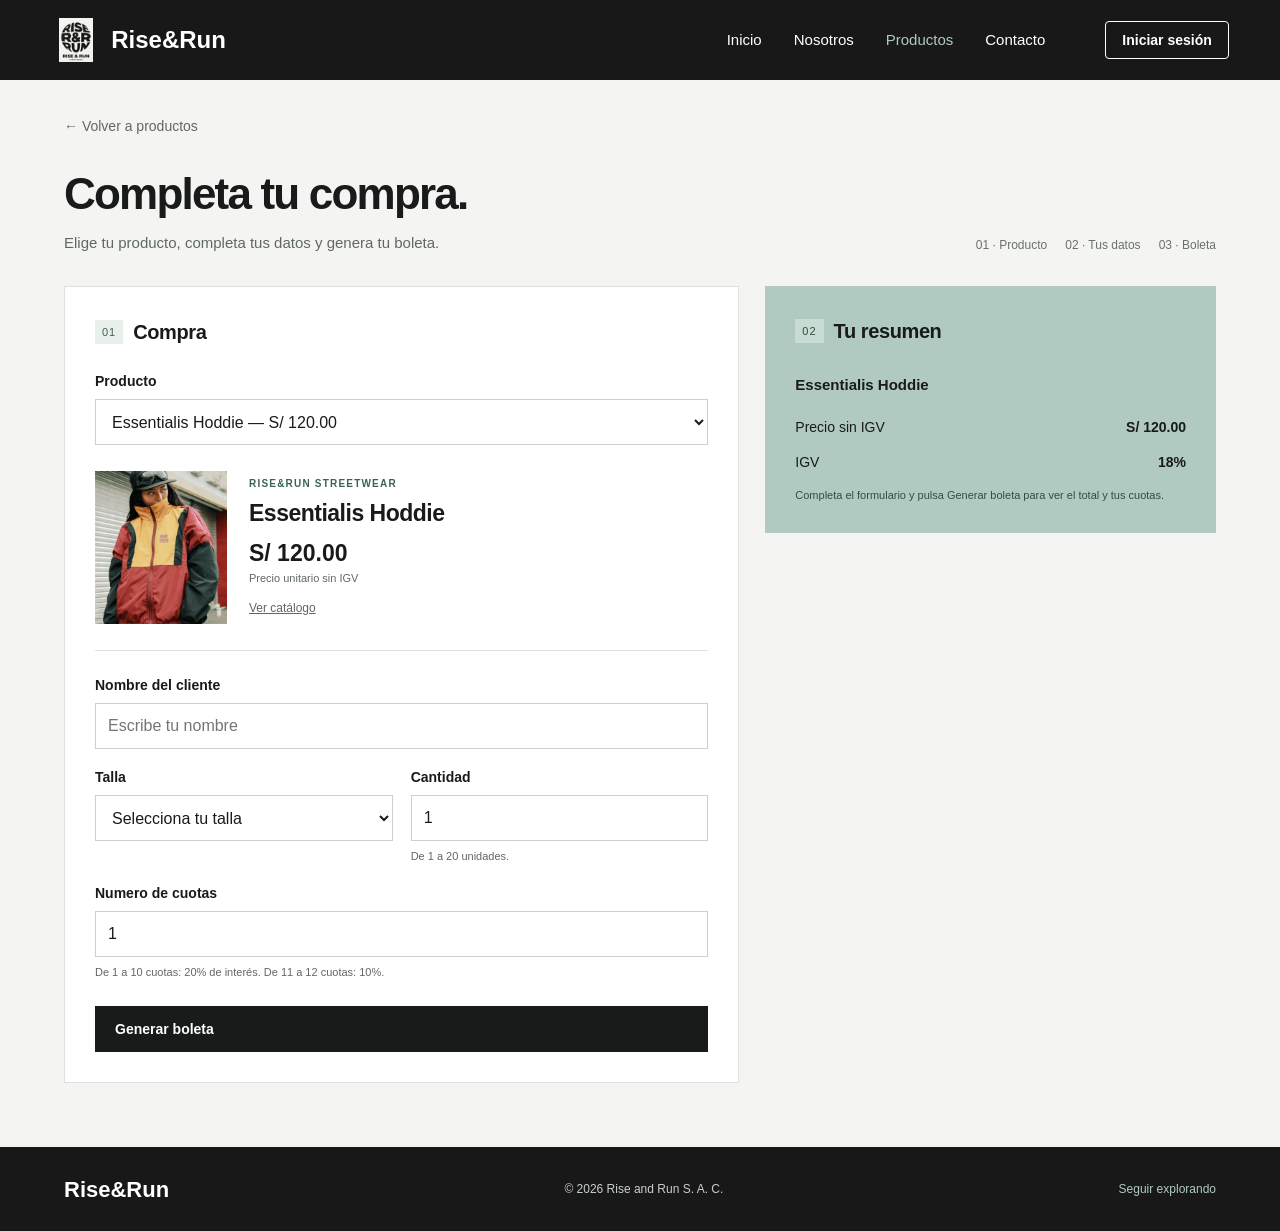
==== commit 5e04c30b: "Update compra.html" ====
--- a/compra.html
+++ b/compra.html
@@ -49,7 +49,7 @@
                 <button type="submit" class="login-entrar">Entrar</button>
             </form>
 
-            <p class="login-prueba">Cuenta de prueba: <strong>admin</strong> · Clave: <strong>1234</strong></p>
+            <p class="login-prueba">Cuenta: <strong>usuario</strong> - Contraseña: <strong>contraseña</strong></p>
         </dialog>
 
         <main class="pagina-compra">
--- a/css/login.css
+++ b/css/login.css
@@ -0,0 +1,182 @@
+/* Botones del login en el header. */
+.login-cuenta {
+    display: flex;
+    flex-wrap: wrap;
+    align-items: center;
+    justify-content: center;
+    gap: 12px;
+    margin-left: 16px;
+    color: #ffffff;
+    font-family: 'Segoe UI', Tahoma, Geneva, Verdana, sans-serif;
+    font-size: 14px;
+}
+
+.login-boton {
+    width: auto;
+    margin: 0;
+    padding: 10px 16px;
+    border: 1px solid #ffffff;
+    border-radius: 4px;
+    background-color: transparent;
+    color: #ffffff;
+    font-family: 'Segoe UI', Tahoma, Geneva, Verdana, sans-serif;
+    font-size: 14px;
+    font-weight: 600;
+    white-space: nowrap;
+    cursor: pointer;
+}
+
+.login-boton:hover {
+    background-color: #ffffff;
+    color: #181818;
+}
+
+.login-salir {
+    display: none;
+}
+
+/* dialog mantiene la ventana oculta hasta llamar a showModal(). */
+.login-ventana {
+    width: 90%;
+    max-width: 400px;
+    max-height: 90vh;
+    margin: auto;
+    padding: 32px;
+    border: none;
+    border-radius: 12px;
+    background-color: #ffffff;
+    color: #181818;
+    font-family: 'Segoe UI', Tahoma, Geneva, Verdana, sans-serif;
+    line-height: 1.5;
+    box-shadow: 0 16px 48px rgba(0, 0, 0, 0.3);
+}
+
+/* Fondo oscuro que aparece detrás de la ventana. */
+.login-ventana::backdrop {
+    background-color: rgba(0, 0, 0, 0.65);
+}
+
+.login-cerrar {
+    position: absolute;
+    top: 10px;
+    right: 12px;
+    width: 36px;
+    height: 36px;
+    margin: 0;
+    padding: 0;
+    border: none;
+    border-radius: 4px;
+    background-color: transparent;
+    color: #181818;
+    font-size: 28px;
+    line-height: 1;
+    cursor: pointer;
+}
+
+.login-cerrar:hover {
+    background-color: #eeeeee;
+}
+
+.login-marca {
+    margin-bottom: 12px;
+    font-size: 11px;
+    font-weight: 700;
+    letter-spacing: 2px;
+}
+
+.login-ventana h2 {
+    margin: 0 0 6px;
+    font-size: 28px;
+}
+
+.login-descripcion {
+    margin-bottom: 24px;
+    color: #666666;
+    font-size: 14px;
+}
+
+.login-ventana label {
+    display: block;
+    margin: 16px 0 6px;
+    color: #333333;
+    font-size: 14px;
+    font-weight: 600;
+}
+
+.login-ventana input {
+    width: 100%;
+    padding: 12px;
+    border: 1px solid #cccccc;
+    border-radius: 4px;
+    background-color: #ffffff;
+    color: #181818;
+    font-family: inherit;
+    font-size: 16px;
+    box-shadow: none;
+}
+
+.login-ventana input:focus {
+    outline: 2px solid #b192b8;
+    outline-offset: 2px;
+}
+
+.login-mensaje {
+    min-height: 24px;
+    margin: 12px 0;
+    color: #b42318;
+    font-size: 13px;
+}
+
+.login-entrar {
+    width: 100%;
+    margin: 0;
+    padding: 13px;
+    border: none;
+    border-radius: 4px;
+    background-color: #181818;
+    color: #ffffff;
+    font-family: inherit;
+    font-size: 15px;
+    font-weight: 600;
+    cursor: pointer;
+}
+
+.login-entrar:hover {
+    background-color: #3d3d3d;
+}
+
+.login-prueba {
+    margin-top: 20px;
+    padding: 12px;
+    border-radius: 4px;
+    background-color: #f5f5f9;
+    color: #555555;
+    text-align: center;
+    font-size: 12px;
+}
+
+/* El menú puede acomodarse cuando se añade el botón del login. */
+.nav, .menu-compra {
+    flex-wrap: wrap;
+    align-items: center;
+}
+
+@media (max-width: 1100px) {
+    .header, .cabecera-compra {
+        flex-wrap: wrap;
+        justify-content: center;
+        gap: 16px;
+        padding: 16px 4%;
+    }
+}
+
+@media (max-width: 768px) {
+    .login-cuenta {
+        flex-basis: 100%;
+        margin: 10px 0 0;
+    }
+
+    .login-ventana {
+        padding: 28px 24px;
+    }
+}
